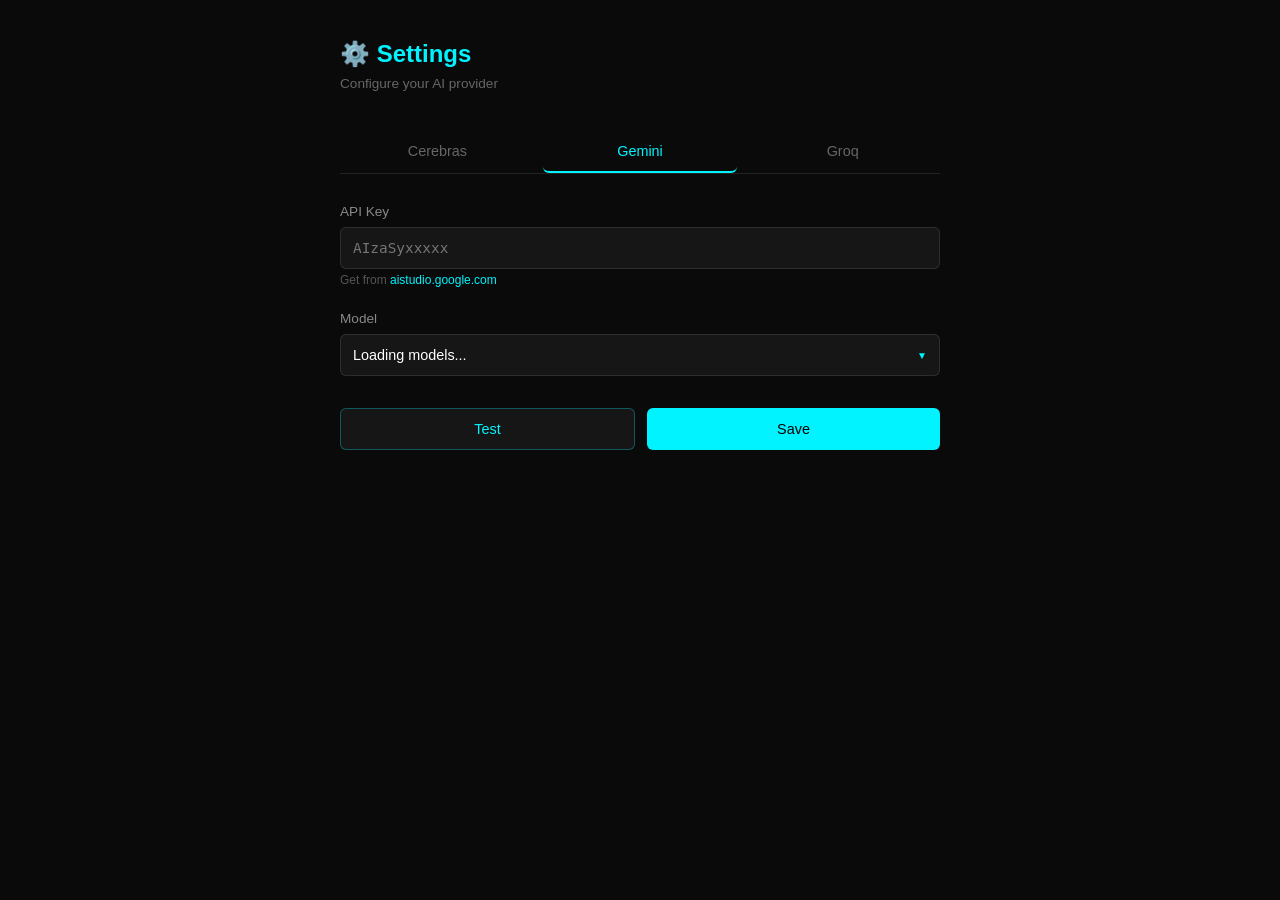
==== extension/options.html @ 06d10596 "feat: (Extension) provider logic" ====
<!DOCTYPE html>
<html lang="en">

<head>
    <meta charset="UTF-8">
    <meta name="viewport" content="width=device-width, initial-scale=1.0">
    <title>Vectora Settings</title>
    <style>
        * {
            margin: 0;
            padding: 0;
            box-sizing: border-box;
        }

        body {
            font-family: -apple-system, BlinkMacSystemFont, 'Segoe UI', Roboto, sans-serif;
            background: #0a0a0a;
            color: #e0e0e0;
            padding: 40px 20px;
            min-height: 100vh;
        }

        .container {
            max-width: 600px;
            margin: 0 auto;
        }

        h1 {
            font-size: 1.5rem;
            color: #00f3ff;
            margin-bottom: 8px;
            font-weight: 600;
        }

        .subtitle {
            color: #666;
            font-size: 0.85rem;
            margin-bottom: 40px;
        }

        /* Provider Tabs */
        .provider-tabs {
            display: flex;
            gap: 8px;
            margin-bottom: 30px;
            border-bottom: 1px solid rgba(255, 255, 255, 0.1);
        }

        .tab {
            padding: 12px 24px;
            background: none;
            border: none;
            color: #666;
            cursor: pointer;
            font-size: 0.9rem;
            font-weight: 500;
            border-bottom: 2px solid transparent;
            transition: all 0.2s;
        }

        .tab:hover {
            color: #00f3ff;
        }

        .tab.active {
            color: #00f3ff;
            border-bottom-color: #00f3ff;
        }

        /* Form */
        .form-group {
            margin-bottom: 24px;
        }

        label {
            display: block;
            font-size: 0.85rem;
            color: #888;
            margin-bottom: 8px;
            font-weight: 500;
        }

        input[type="password"] {
            width: 100%;
            padding: 12px;
            background: rgba(255, 255, 255, 0.05);
            border: 1px solid rgba(255, 255, 255, 0.1);
            border-radius: 6px;
            color: #fff;
            font-size: 0.9rem;
            font-family: 'Consolas', monospace;
            transition: all 0.2s;
        }

        input:focus {
            outline: none;
            border-color: #00f3ff;
            background: rgba(0, 243, 255, 0.05);
        }

        .hint {
            font-size: 0.75rem;
            color: #555;
            margin-top: 4px;
        }

        .hint a {
            color: #00f3ff;
            text-decoration: none;
        }

        /* Model Selector */
        .model-selector {
            position: relative;
        }

        .model-trigger {
            width: 100%;
            padding: 12px;
            background: rgba(255, 255, 255, 0.05);
            border: 1px solid rgba(255, 255, 255, 0.1);
            border-radius: 6px;
            color: #fff;
            font-size: 0.9rem;
            cursor: pointer;
            display: flex;
            justify-content: space-between;
            align-items: center;
            transition: all 0.2s;
        }

        .model-trigger:hover {
            border-color: rgba(255, 255, 255, 0.2);
        }

        .model-trigger::after {
            content: '▼';
            font-size: 0.7em;
            color: #00f3ff;
        }

        .model-dropdown {
            position: absolute;
            top: 100%;
            left: 0;
            right: 0;
            background: #1a1a1a;
            border: 1px solid rgba(255, 255, 255, 0.1);
            border-radius: 6px;
            margin-top: 4px;
            max-height: 300px;
            overflow-y: auto;
            z-index: 100;
            display: none;
            box-shadow: 0 8px 24px rgba(0, 0, 0, 0.4);
        }

        .model-dropdown.open {
            display: block;
        }

        .model-option {
            padding: 12px;
            cursor: pointer;
            display: flex;
            align-items: center;
            gap: 10px;
            border-bottom: 1px solid rgba(255, 255, 255, 0.05);
            transition: background 0.15s;
        }

        .model-option:hover {
            background: rgba(0, 243, 255, 0.1);
        }

        .model-option:last-child {
            border-bottom: none;
        }

        .capability-icons {
            display: flex;
            gap: 4px;
            margin-right: 8px;
        }

        .cap-icon {
            width: 16px;
            height: 16px;
            opacity: 0.7;
        }

        .model-name {
            flex: 1;
            font-size: 0.85rem;
            color: #e0e0e0;
        }

        .loading {
            text-align: center;
            padding: 20px;
            color: #666;
            font-size: 0.85rem;
        }

        /* Actions */
        .actions {
            display: flex;
            gap: 12px;
            margin-top: 32px;
        }

        button {
            flex: 1;
            padding: 12px;
            font-size: 0.9rem;
            font-weight: 500;
            border: none;
            border-radius: 6px;
            cursor: pointer;
            transition: all 0.2s;
        }

        .btn-save {
            background: #00f3ff;
            color: #000;
        }

        .btn-save:hover {
            background: #00d4e6;
            transform: translateY(-1px);
        }

        .btn-save:disabled {
            opacity: 0.5;
            cursor: not-allowed;
        }

        .btn-test {
            background: rgba(255, 255, 255, 0.05);
            color: #00f3ff;
            border: 1px solid rgba(0, 243, 255, 0.3);
        }

        .btn-test:hover {
            background: rgba(0, 243, 255, 0.1);
        }

        /* Status */
        .status {
            margin-top: 20px;
            padding: 12px;
            border-radius: 6px;
            font-size: 0.85rem;
            display: none;
            animation: slideIn 0.2s;
        }

        @keyframes slideIn {
            from {
                opacity: 0;
                transform: translateY(-5px);
            }

            to {
                opacity: 1;
                transform: translateY(0);
            }
        }

        .status.success {
            background: rgba(0, 255, 127, 0.1);
            color: #00ff7f;
            border: 1px solid rgba(0, 255, 127, 0.2);
        }

        .status.error {
            background: rgba(255, 0, 85, 0.1);
            color: #ff0055;
            border: 1px solid rgba(255, 0, 85, 0.2);
        }

        /* Hide sections */
        .config-section {
            display: none;
        }

        .config-section.active {
            display: block;
        }

        /* Scrollbar */
        .model-dropdown::-webkit-scrollbar {
            width: 6px;
        }

        .model-dropdown::-webkit-scrollbar-track {
            background: transparent;
        }

        .model-dropdown::-webkit-scrollbar-thumb {
            background: rgba(0, 243, 255, 0.3);
            border-radius: 3px;
        }
    </style>
</head>

<body>
    <div class="container">
        <h1>⚙️ Settings</h1>
        <p class="subtitle">Configure your AI provider</p>

        <!-- Provider Tabs -->
        <div class="provider-tabs">
            <button class="tab" data-provider="cerebras">Cerebras</button>
            <button class="tab active" data-provider="gemini">Gemini</button>
            <button class="tab" data-provider="groq">Groq</button>
        </div>

        <!-- Cerebras Config -->
        <div class="config-section" id="cerebras-section">
            <div class="form-group">
                <label for="cerebras-key">API Key</label>
                <input type="password" id="cerebras-key" placeholder="csk-xxxxx">
                <p class="hint">Get from <a href="https://cloud.cerebras.ai/" target="_blank">cloud.cerebras.ai</a></p>
            </div>
            <div class="form-group">
                <label>Model</label>
                <div class="model-selector">
                    <div class="model-trigger" id="cerebras-trigger">
                        <span id="cerebras-selected">Loading models...</span>
                    </div>
                    <div class="model-dropdown" id="cerebras-dropdown"></div>
                </div>
            </div>
        </div>

        <!-- Gemini Config -->
        <div class="config-section active" id="gemini-section">
            <div class="form-group">
                <label for="gemini-key">API Key</label>
                <input type="password" id="gemini-key" placeholder="AIzaSyxxxxx">
                <p class="hint">Get from <a href="https://aistudio.google.com/apikey"
                        target="_blank">aistudio.google.com</a></p>
            </div>
            <div class="form-group">
                <label>Model</label>
                <div class="model-selector">
                    <div class="model-trigger" id="gemini-trigger">
                        <span id="gemini-selected">Loading models...</span>
                    </div>
                    <div class="model-dropdown" id="gemini-dropdown"></div>
                </div>
            </div>
        </div>

        <!-- Groq Config -->
        <div class="config-section" id="groq-section">
            <div class="form-group">
                <label for="groq-key">API Key</label>
                <input type="password" id="groq-key" placeholder="gsk-xxxxx">
                <p class="hint">Get from <a href="https://console.groq.com/keys" target="_blank">console.groq.com</a>
                </p>
            </div>
            <div class="form-group">
                <label>Model</label>
                <div class="model-selector">
                    <div class="model-trigger" id="groq-trigger">
                        <span id="groq-selected">Loading models...</span>
                    </div>
                    <div class="model-dropdown" id="groq-dropdown"></div>
                </div>
            </div>
        </div>

        <!-- Actions -->
        <div class="actions">
            <button class="btn-test" id="test-btn">Test</button>
            <button class="btn-save" id="save-btn">Save</button>
        </div>

        <!-- Status -->
        <div class="status" id="status"></div>
    </div>

    <script src="options.js"></script>
</body>

</html>
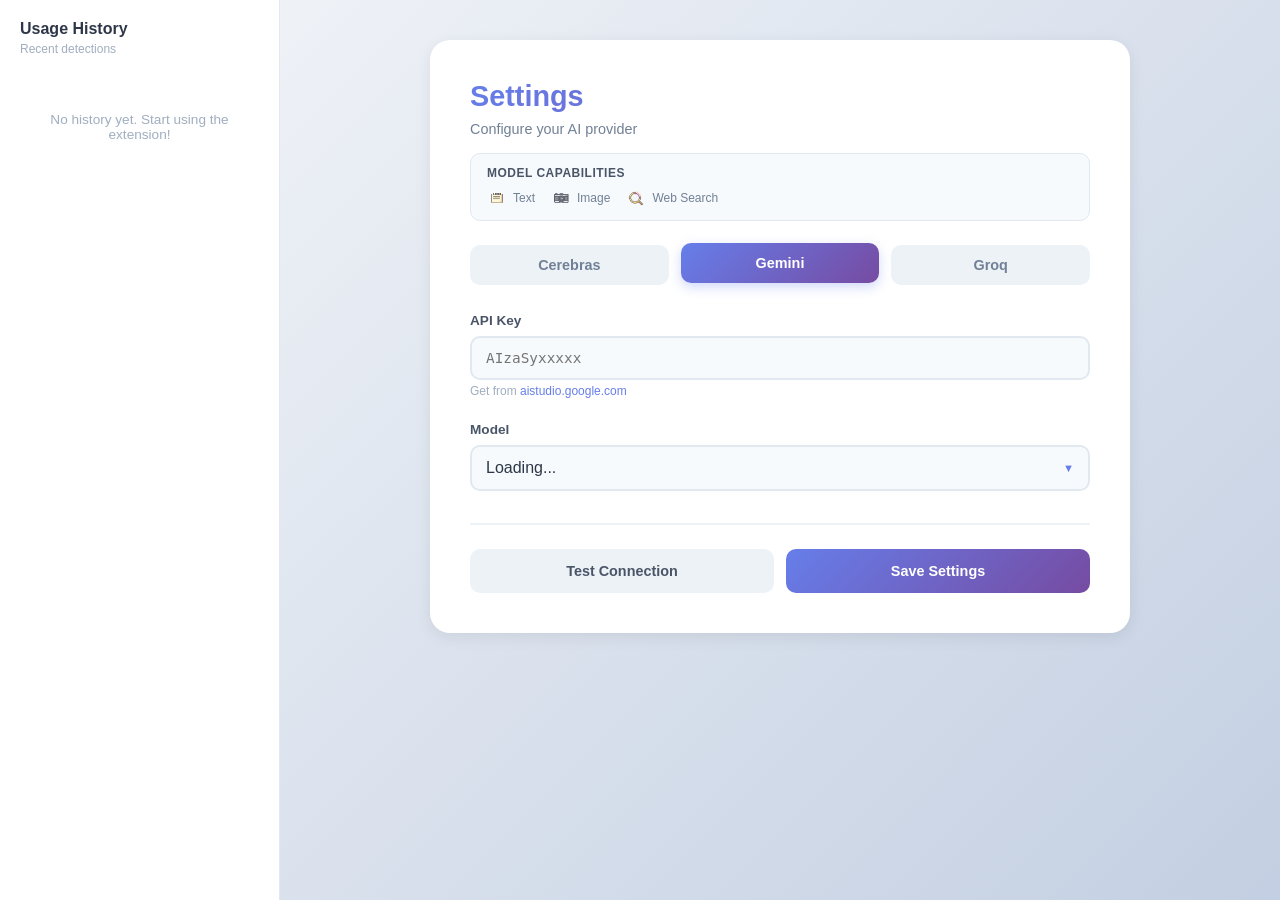
==== commit a68475ee: "feat: (Extension) Major updates" ====
--- a/extension/options.html
+++ b/extension/options.html
@@ -13,61 +13,241 @@
         }
 
         body {
-            font-family: -apple-system, BlinkMacSystemFont, 'Segoe UI', Roboto, sans-serif;
-            background: #0a0a0a;
-            color: #e0e0e0;
+            font-family: -apple-system, BlinkMacSystemFont, 'Segoe UI', sans-serif;
+            background: linear-gradient(135deg, #f5f7fa 0%, #c3cfe2 100%);
+            color: #2d3748;
+            min-height: 100vh;
+            padding: 0;
+        }
+
+        .layout {
+            display: flex;
+            min-height: 100vh;
+        }
+
+        /* Left Sidebar - History */
+        .history-sidebar {
+            width: 280px;
+            background: white;
+            border-right: 1px solid #e2e8f0;
+            overflow-y: auto;
+            padding: 20px;
+        }
+
+        .history-title {
+            font-size: 1rem;
+            font-weight: 700;
+            color: #2d3748;
+            margin-bottom: 4px;
+        }
+
+        .history-subtitle {
+            font-size: 0.75rem;
+            color: #a0aec0;
+            margin-bottom: 16px;
+        }
+
+        .history-list {
+            display: flex;
+            flex-direction: column;
+            gap: 8px;
+        }
+
+        .history-item {
+            background: #f7fafc;
+            border-radius: 8px;
+            padding: 10px 12px;
+            border-left: 3px solid transparent;
+            transition: all 0.2s;
+            cursor: pointer;
+        }
+
+        .history-item:hover {
+            background: #edf2f7;
+            border-left-color: #667eea;
+        }
+
+        .history-item.text {
+            border-left-color: #48bb78;
+        }
+
+        .history-item.image {
+            border-left-color: #ed8936;
+        }
+
+        .history-item.screen {
+            border-left-color: #667eea;
+        }
+
+        .history-feature {
+            display: flex;
+            align-items: center;
+            gap: 6px;
+            margin-bottom: 4px;
+        }
+
+        .history-feature img {
+            width: 14px;
+            height: 14px;
+            opacity: 0.7;
+        }
+
+        .history-feature span {
+            font-size: 0.7rem;
+            font-weight: 600;
+            text-transform: uppercase;
+            color: #4a5568;
+        }
+
+        .history-url {
+            font-size: 0.7rem;
+            color: #718096;
+            white-space: nowrap;
+            overflow: hidden;
+            text-overflow: ellipsis;
+            margin-bottom: 3px;
+        }
+
+        .history-result {
+            font-size: 0.68rem;
+            color: #a0aec0;
+        }
+
+        .history-time {
+            font-size: 0.65rem;
+            color: #cbd5e0;
+            margin-top: 3px;
+        }
+
+        .history-empty {
+            text-align: center;
             padding: 40px 20px;
-            min-height: 100vh;
+            color: #a0aec0;
+            font-size: 0.85rem;
+        }
+
+        /* Main Content */
+        .main-content {
+            flex: 1;
+            padding: 40px;
+            overflow-y: auto;
         }
 
         .container {
-            max-width: 600px;
+            max-width: 700px;
             margin: 0 auto;
+            background: white;
+            border-radius: 20px;
+            padding: 40px;
+            box-shadow: 0 4px 16px rgba(0, 0, 0, 0.08);
         }
 
         h1 {
-            font-size: 1.5rem;
-            color: #00f3ff;
+            font-size: 1.8rem;
+            font-weight: 700;
+            background: linear-gradient(135deg, #667eea 0%, #764ba2 100%);
+            background-clip: text;
+            -webkit-background-clip: text;
+            -webkit-text-fill-color: transparent;
             margin-bottom: 8px;
+        }
+
+        .subtitle {
+            color: #718096;
+            font-size: 0.9rem;
+            margin-bottom: 16px;
+        }
+
+        /* Icon Legend */
+        .icon-legend {
+            background: #f7fafc;
+            border-radius: 10px;
+            padding: 12px 16px;
+            margin-bottom: 24px;
+            border: 1px solid #e2e8f0;
+        }
+
+        .legend-title {
+            font-size: 0.75rem;
             font-weight: 600;
-        }
-
-        .subtitle {
-            color: #666;
-            font-size: 0.85rem;
-            margin-bottom: 40px;
-        }
-
-        /* Provider Tabs */
-        .provider-tabs {
-            display: flex;
-            gap: 8px;
-            margin-bottom: 30px;
-            border-bottom: 1px solid rgba(255, 255, 255, 0.1);
+            color: #4a5568;
+            margin-bottom: 8px;
+            text-transform: uppercase;
+            letter-spacing: 0.5px;
+        }
+
+        .legend-items {
+            display: flex;
+            gap: 16px;
+            flex-wrap: wrap;
+        }
+
+        .legend-item {
+            display: flex;
+            align-items: center;
+            gap: 6px;
+        }
+
+        .legend-item img {
+            width: 20px;
+            height: 20px;
+            opacity: 0.7;
+        }
+
+        .legend-item span {
+            font-size: 0.75rem;
+            color: #718096;
+        }
+
+        /* Tabs */
+        .tabs {
+            display: flex;
+            gap: 12px;
+            margin-bottom: 28px;
         }
 
         .tab {
-            padding: 12px 24px;
-            background: none;
+            flex: 1;
+            padding: 12px;
+            background: #edf2f7;
             border: none;
-            color: #666;
+            border-radius: 10px;
+            font-size: 0.9rem;
+            font-weight: 600;
+            color: #718096;
             cursor: pointer;
-            font-size: 0.9rem;
-            font-weight: 500;
-            border-bottom: 2px solid transparent;
             transition: all 0.2s;
         }
 
-        .tab:hover {
-            color: #00f3ff;
-        }
-
         .tab.active {
-            color: #00f3ff;
-            border-bottom-color: #00f3ff;
+            background: linear-gradient(135deg, #667eea 0%, #764ba2 100%);
+            color: white;
+            transform: translateY(-2px);
+            box-shadow: 0 4px 12px rgba(102, 126, 234, 0.3);
         }
 
         /* Form */
+        .config-section {
+            display: none;
+        }
+
+        .config-section.active {
+            display: block;
+            animation: fadeIn 0.3s ease;
+        }
+
+        @keyframes fadeIn {
+            from {
+                opacity: 0;
+                transform: translateY(10px);
+            }
+
+            to {
+                opacity: 1;
+                transform: translateY(0);
+            }
+        }
+
         .form-group {
             margin-bottom: 24px;
         }
@@ -75,53 +255,55 @@
         label {
             display: block;
             font-size: 0.85rem;
-            color: #888;
+            font-weight: 600;
+            color: #4a5568;
             margin-bottom: 8px;
-            font-weight: 500;
         }
 
         input[type="password"] {
             width: 100%;
-            padding: 12px;
-            background: rgba(255, 255, 255, 0.05);
-            border: 1px solid rgba(255, 255, 255, 0.1);
-            border-radius: 6px;
-            color: #fff;
+            padding: 12px 14px;
+            background: #f7fafc;
+            border: 2px solid #e2e8f0;
+            border-radius: 10px;
             font-size: 0.9rem;
             font-family: 'Consolas', monospace;
+            color: #2d3748;
             transition: all 0.2s;
+            outline: none;
         }
 
         input:focus {
-            outline: none;
-            border-color: #00f3ff;
-            background: rgba(0, 243, 255, 0.05);
+            background: white;
+            border-color: #667eea;
         }
 
         .hint {
             font-size: 0.75rem;
-            color: #555;
+            color: #a0aec0;
             margin-top: 4px;
         }
 
         .hint a {
-            color: #00f3ff;
+            color: #667eea;
             text-decoration: none;
         }
 
-        /* Model Selector */
+        .hint a:hover {
+            text-decoration: underline;
+        }
+
+        /* Model Dropdown */
         .model-selector {
             position: relative;
         }
 
         .model-trigger {
             width: 100%;
-            padding: 12px;
-            background: rgba(255, 255, 255, 0.05);
-            border: 1px solid rgba(255, 255, 255, 0.1);
-            border-radius: 6px;
-            color: #fff;
-            font-size: 0.9rem;
+            padding: 12px 14px;
+            background: #f7fafc;
+            border: 2px solid #e2e8f0;
+            border-radius: 10px;
             cursor: pointer;
             display: flex;
             justify-content: space-between;
@@ -130,13 +312,13 @@
         }
 
         .model-trigger:hover {
-            border-color: rgba(255, 255, 255, 0.2);
+            border-color: #cbd5e0;
         }
 
         .model-trigger::after {
             content: '▼';
             font-size: 0.7em;
-            color: #00f3ff;
+            color: #667eea;
         }
 
         .model-dropdown {
@@ -144,15 +326,15 @@
             top: 100%;
             left: 0;
             right: 0;
-            background: #1a1a1a;
-            border: 1px solid rgba(255, 255, 255, 0.1);
-            border-radius: 6px;
+            background: white;
+            border: 2px solid #e2e8f0;
+            border-radius: 10px;
             margin-top: 4px;
-            max-height: 300px;
+            max-height: 280px;
             overflow-y: auto;
             z-index: 100;
             display: none;
-            box-shadow: 0 8px 24px rgba(0, 0, 0, 0.4);
+            box-shadow: 0 8px 24px rgba(0, 0, 0, 0.12);
         }
 
         .model-dropdown.open {
@@ -160,17 +342,17 @@
         }
 
         .model-option {
-            padding: 12px;
+            padding: 12px 14px;
             cursor: pointer;
             display: flex;
             align-items: center;
             gap: 10px;
-            border-bottom: 1px solid rgba(255, 255, 255, 0.05);
             transition: background 0.15s;
+            border-bottom: 1px solid #f7fafc;
         }
 
         .model-option:hover {
-            background: rgba(0, 243, 255, 0.1);
+            background: #f7fafc;
         }
 
         .model-option:last-child {
@@ -180,206 +362,223 @@
         .capability-icons {
             display: flex;
             gap: 4px;
-            margin-right: 8px;
         }
 
         .cap-icon {
-            width: 16px;
-            height: 16px;
+            width: 24px;
+            height: 24px;
             opacity: 0.7;
         }
 
         .model-name {
             flex: 1;
             font-size: 0.85rem;
-            color: #e0e0e0;
+            color: #2d3748;
         }
 
         .loading {
             text-align: center;
             padding: 20px;
-            color: #666;
+            color: #a0aec0;
             font-size: 0.85rem;
         }
 
-        /* Actions */
+        /* Buttons */
         .actions {
             display: flex;
             gap: 12px;
             margin-top: 32px;
-        }
-
-        button {
+            padding-top: 24px;
+            border-top: 2px solid #edf2f7;
+        }
+
+        button[type="button"] {
             flex: 1;
-            padding: 12px;
+            padding: 14px;
+            border: none;
+            border-radius: 10px;
             font-size: 0.9rem;
-            font-weight: 500;
-            border: none;
-            border-radius: 6px;
+            font-weight: 600;
             cursor: pointer;
             transition: all 0.2s;
+            font-family: inherit;
+        }
+
+        .btn-test {
+            background: #edf2f7;
+            color: #4a5568;
+        }
+
+        .btn-test:hover {
+            background: #e2e8f0;
+            transform: translateY(-1px);
         }
 
         .btn-save {
-            background: #00f3ff;
-            color: #000;
+            background: linear-gradient(135deg, #667eea 0%, #764ba2 100%);
+            color: white;
         }
 
         .btn-save:hover {
-            background: #00d4e6;
-            transform: translateY(-1px);
+            transform: translateY(-2px);
+            box-shadow: 0 4px 12px rgba(102, 126, 234, 0.4);
         }
 
         .btn-save:disabled {
-            opacity: 0.5;
+            opacity: 0.6;
             cursor: not-allowed;
-        }
-
-        .btn-test {
-            background: rgba(255, 255, 255, 0.05);
-            color: #00f3ff;
-            border: 1px solid rgba(0, 243, 255, 0.3);
-        }
-
-        .btn-test:hover {
-            background: rgba(0, 243, 255, 0.1);
+            transform: none;
         }
 
         /* Status */
         .status {
             margin-top: 20px;
             padding: 12px;
-            border-radius: 6px;
+            border-radius: 10px;
             font-size: 0.85rem;
+            text-align: center;
             display: none;
-            animation: slideIn 0.2s;
-        }
-
-        @keyframes slideIn {
-            from {
-                opacity: 0;
-                transform: translateY(-5px);
-            }
-
-            to {
-                opacity: 1;
-                transform: translateY(0);
-            }
+            animation: fadeIn 0.2s;
         }
 
         .status.success {
-            background: rgba(0, 255, 127, 0.1);
-            color: #00ff7f;
-            border: 1px solid rgba(0, 255, 127, 0.2);
+            background: #c6f6d5;
+            color: #276749;
         }
 
         .status.error {
-            background: rgba(255, 0, 85, 0.1);
-            color: #ff0055;
-            border: 1px solid rgba(255, 0, 85, 0.2);
-        }
-
-        /* Hide sections */
-        .config-section {
-            display: none;
-        }
-
-        .config-section.active {
-            display: block;
+            background: #fed7d7;
+            color: #c53030;
         }
 
         /* Scrollbar */
-        .model-dropdown::-webkit-scrollbar {
+        .model-dropdown::-webkit-scrollbar,
+        .history-sidebar::-webkit-scrollbar {
             width: 6px;
         }
 
-        .model-dropdown::-webkit-scrollbar-track {
+        .model-dropdown::-webkit-scrollbar-track,
+        .history-sidebar::-webkit-scrollbar-track {
             background: transparent;
         }
 
-        .model-dropdown::-webkit-scrollbar-thumb {
-            background: rgba(0, 243, 255, 0.3);
+        .model-dropdown::-webkit-scrollbar-thumb,
+        .history-sidebar::-webkit-scrollbar-thumb {
+            background: #cbd5e0;
             border-radius: 3px;
         }
     </style>
 </head>
 
 <body>
-    <div class="container">
-        <h1>⚙️ Settings</h1>
-        <p class="subtitle">Configure your AI provider</p>
-
-        <!-- Provider Tabs -->
-        <div class="provider-tabs">
-            <button class="tab" data-provider="cerebras">Cerebras</button>
-            <button class="tab active" data-provider="gemini">Gemini</button>
-            <button class="tab" data-provider="groq">Groq</button>
-        </div>
-
-        <!-- Cerebras Config -->
-        <div class="config-section" id="cerebras-section">
-            <div class="form-group">
-                <label for="cerebras-key">API Key</label>
-                <input type="password" id="cerebras-key" placeholder="csk-xxxxx">
-                <p class="hint">Get from <a href="https://cloud.cerebras.ai/" target="_blank">cloud.cerebras.ai</a></p>
-            </div>
-            <div class="form-group">
-                <label>Model</label>
-                <div class="model-selector">
-                    <div class="model-trigger" id="cerebras-trigger">
-                        <span id="cerebras-selected">Loading models...</span>
-                    </div>
-                    <div class="model-dropdown" id="cerebras-dropdown"></div>
-                </div>
+    <div class="layout">
+        <!-- Left Sidebar - History -->
+        <div class="history-sidebar">
+            <div class="history-title">Usage History</div>
+            <div class="history-subtitle">Recent detections</div>
+            <div class="history-list" id="history-list">
+                <div class="history-empty">No history yet. Start using the extension!</div>
             </div>
         </div>
 
-        <!-- Gemini Config -->
-        <div class="config-section active" id="gemini-section">
-            <div class="form-group">
-                <label for="gemini-key">API Key</label>
-                <input type="password" id="gemini-key" placeholder="AIzaSyxxxxx">
-                <p class="hint">Get from <a href="https://aistudio.google.com/apikey"
-                        target="_blank">aistudio.google.com</a></p>
-            </div>
-            <div class="form-group">
-                <label>Model</label>
-                <div class="model-selector">
-                    <div class="model-trigger" id="gemini-trigger">
-                        <span id="gemini-selected">Loading models...</span>
-                    </div>
-                    <div class="model-dropdown" id="gemini-dropdown"></div>
+        <!-- Main Content -->
+        <div class="main-content">
+            <div class="container">
+                <h1>Settings</h1>
+                <p class="subtitle">Configure your AI provider</p>
+
+                <!-- Icon Legend -->
+                <div class="icon-legend">
+                    <div class="legend-title">Model Capabilities</div>
+                    <div class="legend-items">
+                        <div class="legend-item">
+                            <img src="icons/notepad.png" alt="Text">
+                            <span>Text</span>
+                        </div>
+                        <div class="legend-item">
+                            <img src="icons/image-camera.png" alt="Image">
+                            <span>Image</span>
+                        </div>
+                        <div class="legend-item">
+                            <img src="icons/web-search.png" alt="Web Search">
+                            <span>Web Search</span>
+                        </div>
+                    </div>
                 </div>
+
+                <!-- Provider Tabs -->
+                <div class="tabs">
+                    <button class="tab" data-provider="cerebras">Cerebras</button>
+                    <button class="tab active" data-provider="gemini">Gemini</button>
+                    <button class="tab" data-provider="groq">Groq</button>
+                </div>
+
+                <!-- Cerebras Config -->
+                <div class="config-section" id="cerebras-section">
+                    <div class="form-group">
+                        <label for="cerebras-key">API Key</label>
+                        <input type="password" id="cerebras-key" placeholder="csk-xxxxx">
+                        <p class="hint">Get from <a href="https://cloud.cerebras.ai/"
+                                target="_blank">cloud.cerebras.ai</a></p>
+                    </div>
+                    <div class="form-group">
+                        <label>Model</label>
+                        <div class="model-selector">
+                            <div class="model-trigger" id="cerebras-trigger">
+                                <span id="cerebras-selected">Loading...</span>
+                            </div>
+                            <div class="model-dropdown" id="cerebras-dropdown"></div>
+                        </div>
+                    </div>
+                </div>
+
+                <!-- Gemini Config -->
+                <div class="config-section active" id="gemini-section">
+                    <div class="form-group">
+                        <label for="gemini-key">API Key</label>
+                        <input type="password" id="gemini-key" placeholder="AIzaSyxxxxx">
+                        <p class="hint">Get from <a href="https://aistudio.google.com/apikey"
+                                target="_blank">aistudio.google.com</a></p>
+                    </div>
+                    <div class="form-group">
+                        <label>Model</label>
+                        <div class="model-selector">
+                            <div class="model-trigger" id="gemini-trigger">
+                                <span id="gemini-selected">Loading...</span>
+                            </div>
+                            <div class="model-dropdown" id="gemini-dropdown"></div>
+                        </div>
+                    </div>
+                </div>
+
+                <!-- Groq Config -->
+                <div class="config-section" id="groq-section">
+                    <div class="form-group">
+                        <label for="groq-key">API Key</label>
+                        <input type="password" id="groq-key" placeholder="gsk-xxxxx">
+                        <p class="hint">Get from <a href="https://console.groq.com/keys"
+                                target="_blank">console.groq.com</a></p>
+                    </div>
+                    <div class="form-group">
+                        <label>Model</label>
+                        <div class="model-selector">
+                            <div class="model-trigger" id="groq-trigger">
+                                <span id="groq-selected">Loading...</span>
+                            </div>
+                            <div class="model-dropdown" id="groq-dropdown"></div>
+                        </div>
+                    </div>
+                </div>
+
+                <!-- Actions -->
+                <div class="actions">
+                    <button type="button" class="btn-test" id="test-btn">Test Connection</button>
+                    <button type="button" class="btn-save" id="save-btn">Save Settings</button>
+                </div>
+
+                <div class="status" id="status"></div>
             </div>
         </div>
-
-        <!-- Groq Config -->
-        <div class="config-section" id="groq-section">
-            <div class="form-group">
-                <label for="groq-key">API Key</label>
-                <input type="password" id="groq-key" placeholder="gsk-xxxxx">
-                <p class="hint">Get from <a href="https://console.groq.com/keys" target="_blank">console.groq.com</a>
-                </p>
-            </div>
-            <div class="form-group">
-                <label>Model</label>
-                <div class="model-selector">
-                    <div class="model-trigger" id="groq-trigger">
-                        <span id="groq-selected">Loading models...</span>
-                    </div>
-                    <div class="model-dropdown" id="groq-dropdown"></div>
-                </div>
-            </div>
-        </div>
-
-        <!-- Actions -->
-        <div class="actions">
-            <button class="btn-test" id="test-btn">Test</button>
-            <button class="btn-save" id="save-btn">Save</button>
-        </div>
-
-        <!-- Status -->
-        <div class="status" id="status"></div>
     </div>
 
     <script src="options.js"></script>
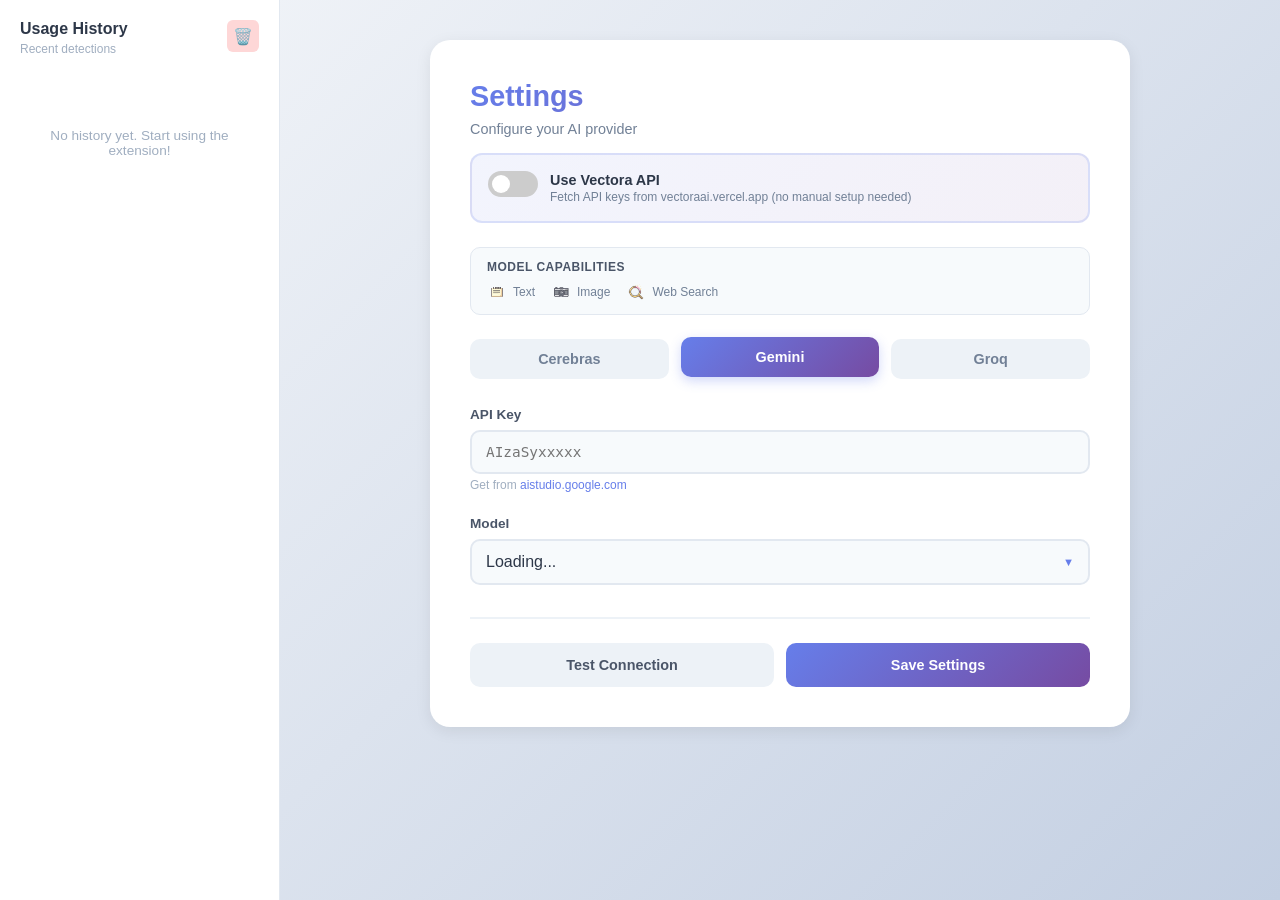
==== commit 3a92e243: "UI/UX Improvements - Minimalist Design Options Page: - Moved Clear History button to top-right corne" ====
--- a/extension/options.html
+++ b/extension/options.html
@@ -383,6 +383,53 @@
             font-size: 0.85rem;
         }
 
+        /* Selected Model Capabilities */
+        .selected-capabilities {
+            margin-top: 12px;
+            padding: 12px;
+            background: #f7fafc;
+            border-radius: 8px;
+            border: 1px solid #e2e8f0;
+            display: none;
+        }
+
+        .selected-capabilities.show {
+            display: block;
+        }
+
+        .selected-capabilities .cap-title {
+            font-size: 0.7rem;
+            font-weight: 600;
+            color: #4a5568;
+            text-transform: uppercase;
+            letter-spacing: 0.5px;
+            margin-bottom: 8px;
+        }
+
+        .selected-capabilities .cap-list {
+            display: flex;
+            gap: 12px;
+            flex-wrap: wrap;
+        }
+
+        .selected-capabilities .cap-item {
+            display: flex;
+            align-items: center;
+            gap: 6px;
+            padding: 6px 12px;
+            background: white;
+            border-radius: 6px;
+            font-size: 0.75rem;
+            color: #2d3748;
+            font-weight: 500;
+        }
+
+        .selected-capabilities .cap-item img {
+            width: 18px;
+            height: 18px;
+            opacity: 0.7;
+        }
+
         /* Buttons */
         .actions {
             display: flex;
@@ -467,6 +514,107 @@
             background: #cbd5e0;
             border-radius: 3px;
         }
+
+        /* Clear History Button */
+        .history-header {
+            display: flex;
+            justify-content: space-between;
+            align-items: flex-start;
+            margin-bottom: 16px;
+        }
+
+        .clear-history-btn {
+            width: 32px;
+            height: 32px;
+            padding: 0;
+            background: #fed7d7;
+            color: #c53030;
+            border: none;
+            border-radius: 6px;
+            font-size: 1rem;
+            cursor: pointer;
+            transition: all 0.2s;
+            flex-shrink: 0;
+        }
+
+        .clear-history-btn:hover {
+            background: #fc8181;
+            transform: scale(1.1);
+        }
+
+        /* Vectora API Toggle */
+        .vectora-api-toggle {
+            display: flex;
+            align-items: center;
+            gap: 12px;
+            padding: 16px;
+            background: linear-gradient(135deg, #667eea15 0%, #764ba215 100%);
+            border-radius: 12px;
+            margin-bottom: 24px;
+            border: 2px solid #667eea30;
+        }
+
+        .toggle-container {
+            position: relative;
+            display: inline-block;
+            width: 50px;
+            height: 26px;
+            flex-shrink: 0;
+        }
+
+        .toggle-container input {
+            opacity: 0;
+            width: 0;
+            height: 0;
+        }
+
+        .toggle-slider {
+            position: absolute;
+            cursor: pointer;
+            top: 0;
+            left: 0;
+            right: 0;
+            bottom: 0;
+            background-color: #ccc;
+            transition: 0.4s;
+            border-radius: 34px;
+        }
+
+        .toggle-slider:before {
+            position: absolute;
+            content: "";
+            height: 18px;
+            width: 18px;
+            left: 4px;
+            bottom: 4px;
+            background-color: white;
+            transition: 0.4s;
+            border-radius: 50%;
+        }
+
+        .toggle-container input:checked+.toggle-slider {
+            background-color: #667eea;
+        }
+
+        .toggle-container input:checked+.toggle-slider:before {
+            transform: translateX(24px);
+        }
+
+        .toggle-info {
+            flex: 1;
+        }
+
+        .toggle-title {
+            font-size: 0.9rem;
+            font-weight: 600;
+            color: #2d3748;
+            margin-bottom: 2px;
+        }
+
+        .toggle-desc {
+            font-size: 0.75rem;
+            color: #718096;
+        }
     </style>
 </head>
 
@@ -474,8 +622,13 @@
     <div class="layout">
         <!-- Left Sidebar - History -->
         <div class="history-sidebar">
-            <div class="history-title">Usage History</div>
-            <div class="history-subtitle">Recent detections</div>
+            <div class="history-header">
+                <div>
+                    <div class="history-title">Usage History</div>
+                    <div class="history-subtitle">Recent detections</div>
+                </div>
+                <button class="clear-history-btn" id="clear-history-btn">🗑️</button>
+            </div>
             <div class="history-list" id="history-list">
                 <div class="history-empty">No history yet. Start using the extension!</div>
             </div>
@@ -486,6 +639,18 @@
             <div class="container">
                 <h1>Settings</h1>
                 <p class="subtitle">Configure your AI provider</p>
+
+                <!-- Use Vectora API Toggle -->
+                <div class="vectora-api-toggle">
+                    <label class="toggle-container">
+                        <input type="checkbox" id="use-vectora-api">
+                        <span class="toggle-slider"></span>
+                    </label>
+                    <div class="toggle-info">
+                        <div class="toggle-title">Use Vectora API</div>
+                        <div class="toggle-desc">Fetch API keys from vectoraai.vercel.app (no manual setup needed)</div>
+                    </div>
+                </div>
 
                 <!-- Icon Legend -->
                 <div class="icon-legend">
@@ -529,6 +694,7 @@
                             </div>
                             <div class="model-dropdown" id="cerebras-dropdown"></div>
                         </div>
+                        <div class="selected-capabilities" id="cerebras-capabilities"></div>
                     </div>
                 </div>
 
@@ -548,6 +714,7 @@
                             </div>
                             <div class="model-dropdown" id="gemini-dropdown"></div>
                         </div>
+                        <div class="selected-capabilities" id="gemini-capabilities"></div>
                     </div>
                 </div>
 
@@ -567,6 +734,7 @@
                             </div>
                             <div class="model-dropdown" id="groq-dropdown"></div>
                         </div>
+                        <div class="selected-capabilities" id="groq-capabilities"></div>
                     </div>
                 </div>
 
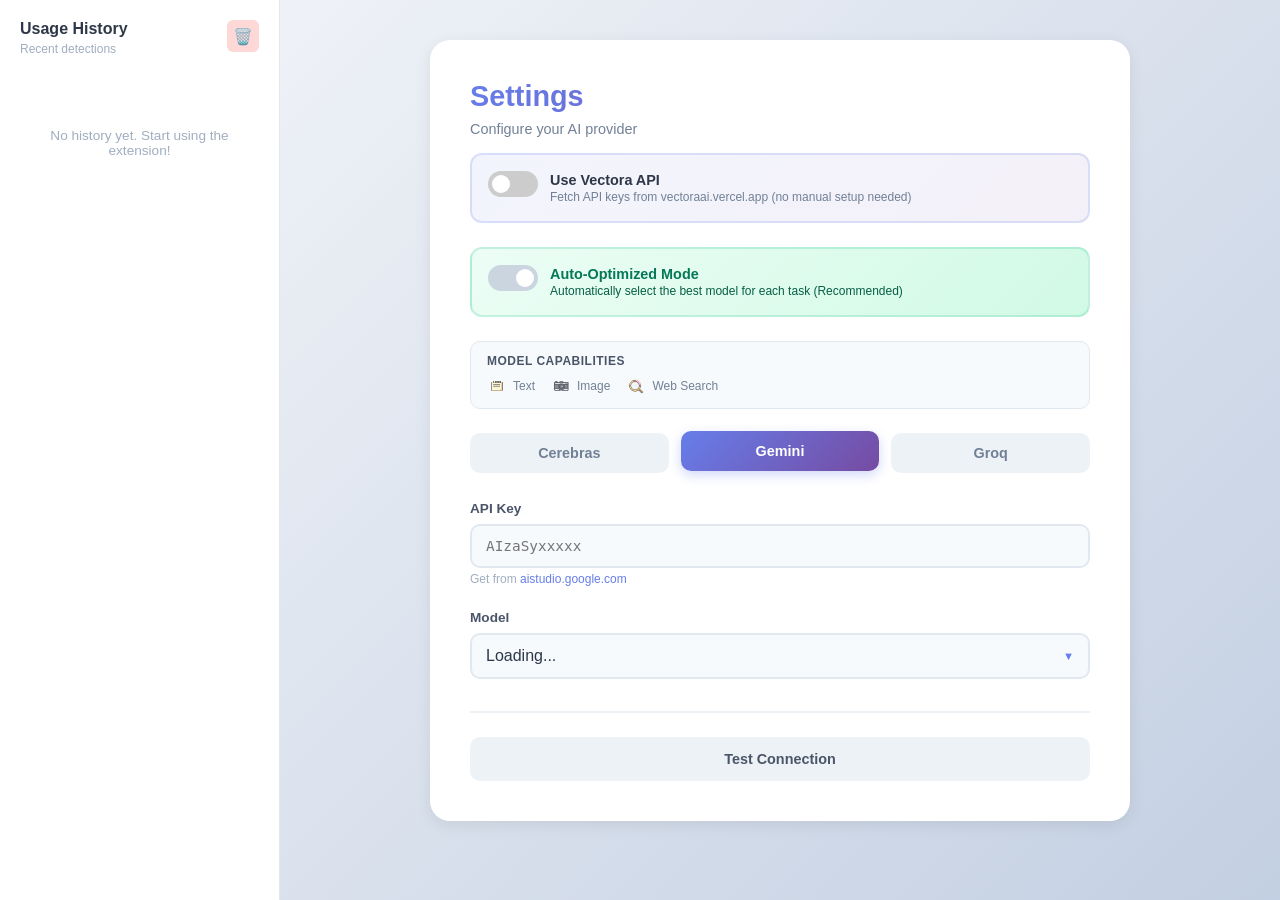
==== commit 229f299f: "Refactor Extension: Auto-Selection logic, Instant Settings Save, and High-DPI Capture Fixes" ====
--- a/extension/options.html
+++ b/extension/options.html
@@ -649,6 +649,20 @@
                     <div class="toggle-info">
                         <div class="toggle-title">Use Vectora API</div>
                         <div class="toggle-desc">Fetch API keys from vectoraai.vercel.app (no manual setup needed)</div>
+                    </div>
+                </div>
+
+                <!-- Selection Mode Toggle -->
+                <div class="vectora-api-toggle"
+                    style="background: linear-gradient(135deg, #ecfdf5 0%, #d1fae5 100%); border-color: #10b98130;">
+                    <label class="toggle-container">
+                        <input type="checkbox" id="selection-mode-toggle" checked>
+                        <span class="toggle-slider" style="background-color: #cbd5e0;"></span>
+                    </label>
+                    <div class="toggle-info">
+                        <div class="toggle-title" style="color: #047857;">Auto-Optimized Mode</div>
+                        <div class="toggle-desc" style="color: #065f46;">Automatically select the best model for each
+                            task (Recommended)</div>
                     </div>
                 </div>
 
@@ -741,7 +755,6 @@
                 <!-- Actions -->
                 <div class="actions">
                     <button type="button" class="btn-test" id="test-btn">Test Connection</button>
-                    <button type="button" class="btn-save" id="save-btn">Save Settings</button>
                 </div>
 
                 <div class="status" id="status"></div>
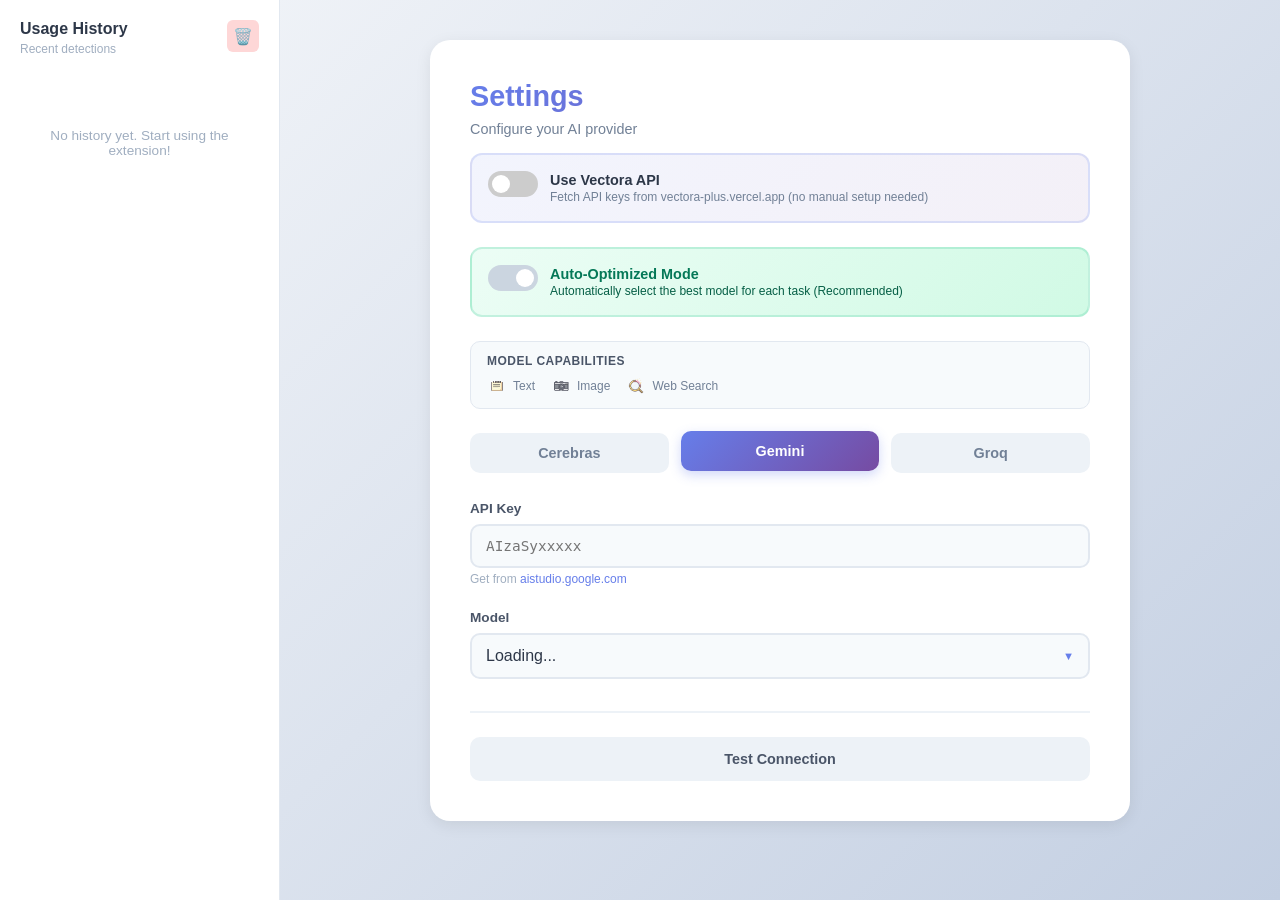
==== commit 0314915e: "feat: link, naming, etc. updates." ====
--- a/extension/options.html
+++ b/extension/options.html
@@ -648,7 +648,8 @@
                     </label>
                     <div class="toggle-info">
                         <div class="toggle-title">Use Vectora API</div>
-                        <div class="toggle-desc">Fetch API keys from vectoraai.vercel.app (no manual setup needed)</div>
+                        <div class="toggle-desc">Fetch API keys from vectora-plus.vercel.app (no manual setup needed)
+                        </div>
                     </div>
                 </div>
 
